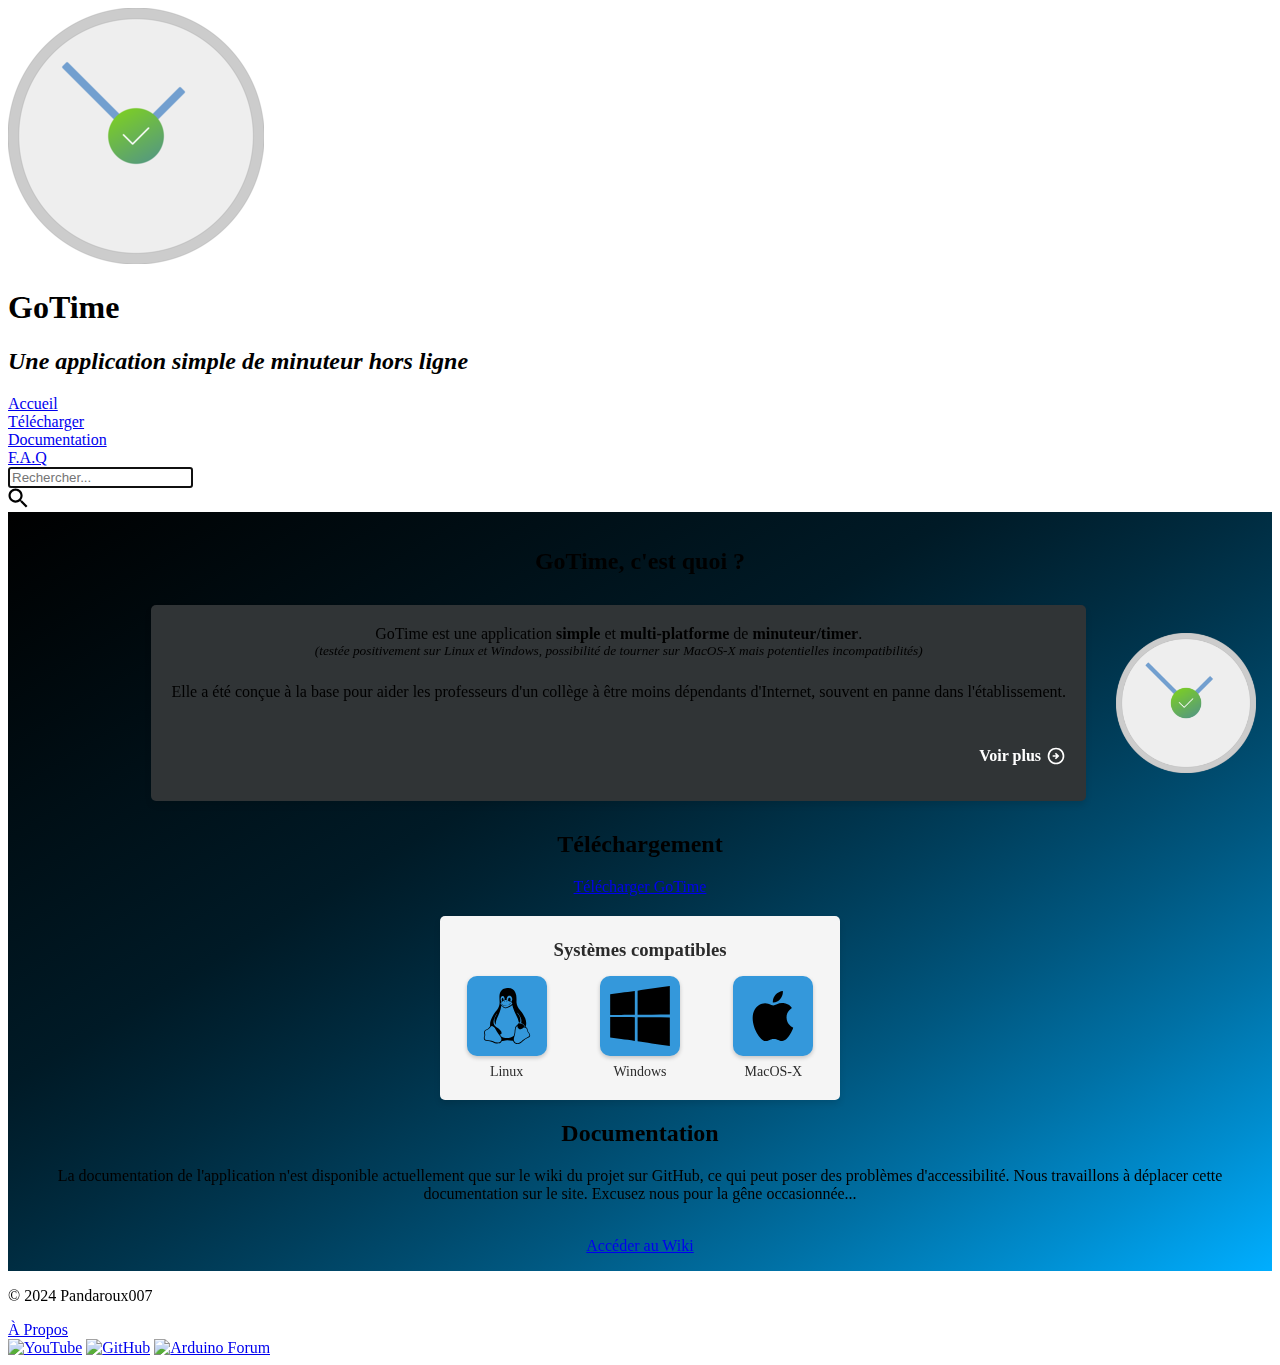
==== gotime/index.html @ 8f39fc66 "Commit des fichiers pour déplacement, site non terminé!" ====
<!DOCTYPE html>
<html lang="FR-fr">
    <head>
        <!-- paramètre html -->
        <meta charset="UTF-8">
        <meta name="viewport" content="width=device-width, initial-scale=1.0">
        <meta name="author" content="pandaroux007"/>
        <meta name="description" content="Téléchargez GoTime, une application simple de minuteur/timer pour le collège et ses professeurs"/>
        <meta name="keywords" content="pandaroux007, gotime, timer, minuteur, collège, application"/>
        <title>Télécharger GoTime!</title>
        <!-- fichier de style css -->
        <link rel="stylesheet" type="text/css" href="styles/style_contenu_page.css">
        <link rel="stylesheet" type="text/css" href="../style_core/style_barre_nav.css">
        <link rel="stylesheet" type="text/css" href="../style_core/style_page.css">
        <link rel="stylesheet" type="text/css" href="styles/style_mobile.css">
        <!-- favicon -->
        <link rel="shortcut icon" type="image/png" href="icons/icon.png">
    </head>
    <body>
        <!--en-tête de page-->
        <header id="haut_de_page" class="header" role="banner">
            <div class="logo" role="img">
                <img src="icons/icon.png" onmousedown="return false" onmousemove="return false" alt="Logo de GoTime" title="Logo de GoTime">
            </div>

            <div class="titres">
                <h1 class="titre_site" id="titre_site" aria-label="Bienvenue sur le site de l'application GoTime!" title="GoTime">GoTime</h1>
                <h2 class="sous_titre_site" aria-labelledby="titre_site" aria-label="Une application simple de minuteur." title="Une application simple de minuteur hors ligne"><i>Une application simple de minuteur hors ligne</i></h2>
            </div>
            <div id="icone_menu_hamburger">
                <span></span>
                <span></span>
                <span></span>
            </div>
        </header>
        <!--barre de navigation et de recherche-->
        <section id="menu_nav_pages_et_recherche" role="navigation">
            <!--onglets avec liens vers téléchargement et doc-->
            <nav class="onglets">
                <a href="index.html"><li>Accueil</li></a>
                <a href="#telechargement"><li>Télécharger</li></a>
                <a href="#documentation"><li>Documentation</li></a>
                <a href="faq.html"><li>F.A.Q</li></a>
            </nav>
            <!--Barre de recherche et son icone-->
            <div class="conteneur_recherche" title="Entrez un terme ici">
                <input type="text" class="barre_de_recherche" placeholder="Rechercher..." autocomplete="on" autofocus>
                <div class="icone-loupe-recherche">
                    <img src="../core/icons_core/recherche.svg" onmousedown="return false" onmousemove="return false" alt="Recherche" title="Rechercher" width="20px" height="20px">
                </div>
            </div>
        </section>
        <!--Contenu de la page (article, etc...)-->
        <main class="partie_centrale" role="main">
            <!--section présentation-->
            <h2 class="titres_sections_partie_centrale" id="id_titre_presentation">GoTime, c'est quoi ?</h2>
            <section class="sections_partie_centrale section_presentation" aria-labelledby="id_titre_presentation">
                <img src="icons/icon.png" class="img_logo_gotime" onmousedown="return false" onmousemove="return false" alt="Logo de GoTime" title="Logo de GoTime">
                <article>
                    GoTime est une application <b>simple</b> et <b>multi-platforme</b> de <b>minuteur/timer</b>.
                    <br>
                    <sup><i>(testée positivement sur Linux et Windows, 
                    possibilité de tourner sur MacOS-X mais potentielles incompatibilités)</i></sup>
                    <br><br>
                    Elle a été conçue à la base pour aider les professeurs d'un collège à être moins dépendants
                    d'Internet, souvent en panne dans l'établissement.
                    <div>
                        <a href="faq.html" class="bouton_voir_plus" title="Voir plus">
                            <p><b>Voir plus</b></p>
                            <img id="icone_voir_plus" src="icons/arrow_circle.svg" onmousedown="return false" onmousemove="return false" alt="Voir plus">
                        </a>
                    </div>
                </article>
            </section>
            <!--section téléchargement-->
            <h2 class="titres_sections_partie_centrale" id="id_titre_telechargement">Téléchargement</h2>
            <section id="telechargement" class="sections_partie_centrale" aria-labelledby="id_titre_telechargement">
                <a href="https://github.com/pandaroux007/GoTime/releases/latest" class="bouton" id="bouton_telechargement">Télécharger GoTime <span class="version_app"></span></a>
                <div class="os_compatibles">
                    <h3>Systèmes compatibles</h3>
                    <div class="icones_os">
                        <div class="icone_os" title="Linux">
                            <img src="icons/linux.svg" onmousedown="return false" onmousemove="return false" alt="Linux">
                            <span>Linux</span>
                        </div>
                        <div class="icone_os" title="Windows">
                            <img src="icons/windows.svg" onmousedown="return false" onmousemove="return false" alt="Windows">
                            <span>Windows</span>
                        </div>
                        <div class="icone_os" title="MacOS-X">
                            <img src="icons/macos.svg" onmousedown="return false" onmousemove="return false" alt="MacOS-X">
                            <span>MacOS-X</span>
                        </div>
                    </div>
                </div>
            </section>
            <!--section documentation-->
            <h2 class="titres_sections_partie_centrale" id="id_titre_documentation">Documentation</h2>
            <section id="documentation" class="sections_partie_centrale" aria-labelledby="id_titre_documentation">
                <p>La documentation de l'application n'est disponible actuellement que sur le wiki du projet sur GitHub, ce qui peut poser des problèmes d'accessibilité. Nous travaillons à déplacer cette documentation sur le site. Excusez nous pour la gêne occasionnée...</p>
                <br>
                <a href="https://github.com/pandaroux007/GoTime/wiki" target="_blank" class="bouton">Accéder au Wiki</a>
            </section>
        </main>
        <!--bas de page-->
        <footer class="bas_de_page" role="contentinfo">
            <div class="bas_de_page_gauche">
                <p>&copy; 2024 Pandaroux007</p>
            </div>
            <div class="bas_de_page_centre">
                <a href="../index.html">À Propos</a>
            </div>
            <!--lien sociaux-->
            <div class="bas_de_page_droite">
                <a href="https://www.youtube.com/@pandaroux007" target="_blank"><img src="icons_core/youtube.png" onmousedown="return false" onmousemove="return false" alt="YouTube" title="YouTube"></a>
                <a href="https://github.com/pandaroux007" target="_blank"><img src="icons_core/github.png" onmousedown="return false" onmousemove="return false" alt="GitHub" title="GitHub"></a>
                <a href="https://forum.arduino.cc/u/pandaroux007/summary" target="_blank"><img src="icons_core/arduino.svg" onmousedown="return false" onmousemove="return false" alt="Arduino Forum" title="Arduino Forum"></a>
            </div>
        </footer>
        <!--charger le javascript -->
        <script src="scripts/detectMobileUse.js"></script>
        <script src="scripts/loadInfoApp.js"></script>
        <script src="scripts/eventClickBurgerMenu.js"></script>
        <script>0</script>
    </body>
</html>
---- gotime/styles/style_contenu_page.css ----
.partie_centrale {
    background: linear-gradient(to bottom right, #000000, 70%, #00aeff);
    text-align: center;
    flex: 1;
	padding: 1rem;
}

/* style section presentation */
.section_presentation {
    display: flex;
    flex-direction: row-reverse;
    align-items: center;
}

.img_logo_gotime {
    flex-shrink: 0;
    margin-left: 20px;
    height: 140px;
    width: 140px;
}

.section_presentation article {
    background-color: #303436;
    border-radius: 5px;
    padding: 20px;
    box-shadow: 0 4px 6px rgba(0, 0, 0, 0.1);
    margin: 10px;
}

.bouton_voir_plus {
    display: flex;
    flex-direction: row;
    align-items: center;
    text-decoration: none;
    color: white;
    float: right;
    cursor: pointer;
    margin-top: 30px;
}

.bouton_voir_plus:hover {color: aqua;}

#icone_voir_plus {
    height: 20px;
    width: 20px;
    fill: white;
    margin-left: 5px;
}

@media screen and (max-width: 768px) {
    .img_logo_gotime {
        display: none;
    }

    .section_presentation article {
        background-color: #2B2B2B;
        box-shadow: none;
        padding: 5%;
    }
}

/* style section os compatibles */
.os_compatibles {
    background-color: #f5f5f5;
    border-radius: 5px;
    padding-top: 5px;
    padding-bottom: 20px;
    box-shadow: 0 4px 6px rgba(0, 0, 0, 0.1);
    max-width: 400px;
    margin: 20px auto;
}
  
.os_compatibles h3 {
    color: #2B2B2B;
    text-align: center;
    margin-bottom: 15px;
}
  
.icones_os {
    display: flex;
    justify-content: space-around;
}
  
.icone_os {
    display: flex;
    flex-direction: column;
    align-items: center;
}
  
.icone_os img {
    width: 60px;
    height: 60px;
    background-color: #3498DB;
    border-radius: 10px;
    padding: 10px;
    box-shadow: 0 2px 4px rgba(0, 0, 0, 0.2);
}
  
.icone_os span {
    color: #2B2B2B;
    margin-top: 8px;
    font-size: 14px;
}
---- gotime/styles/style_mobile.css ----
.affichage_si_exec_sur_mobile {text-align: center;}

.affichage_si_exec_sur_mobile .img_warning {
    width: 100px;
    height: 100px;
}

.affichage_si_exec_sur_mobile h1 h3 {
    text-align: center;
    font-weight: bold;
}

.affichage_si_exec_sur_mobile a {
    font-weight: normal;
    text-decoration: none;
    color: aqua;
}
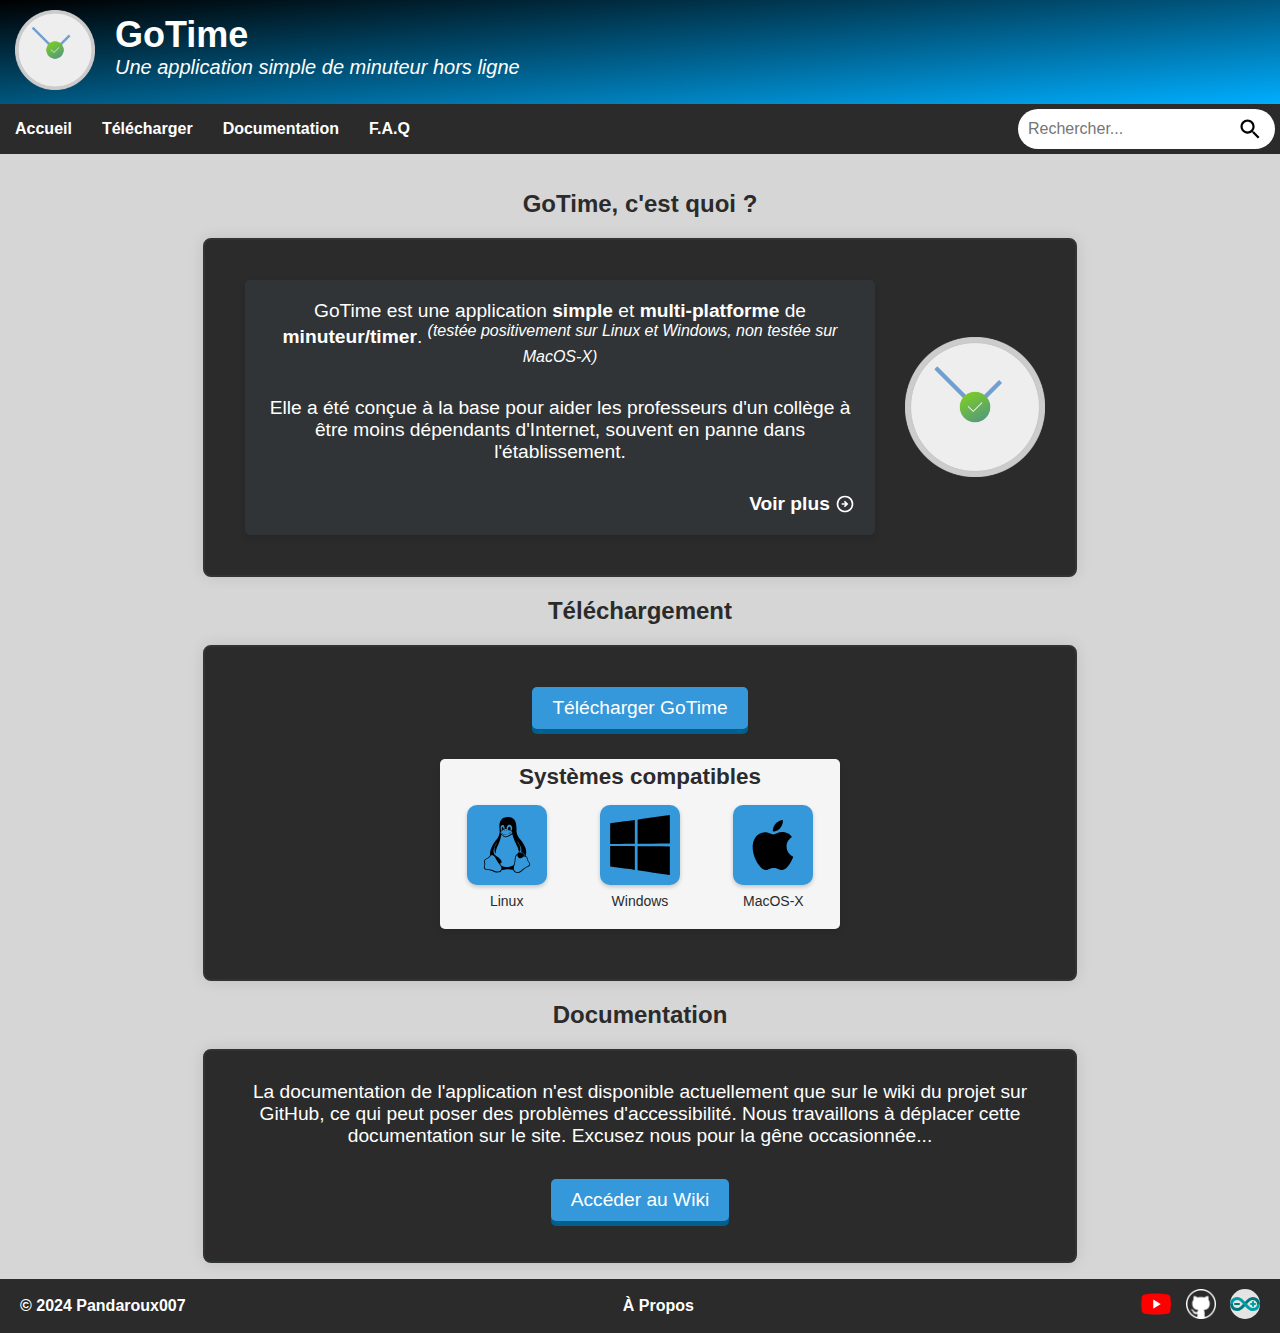
==== commit 1129140e: "Changement de l'arborescence des fichiers, création d'un core contenant la base du site et les style" ====
--- a/gotime/index.html
+++ b/gotime/index.html
@@ -6,13 +6,14 @@
         <meta name="viewport" content="width=device-width, initial-scale=1.0">
         <meta name="author" content="pandaroux007"/>
         <meta name="description" content="Téléchargez GoTime, une application simple de minuteur/timer pour le collège et ses professeurs"/>
-        <meta name="keywords" content="pandaroux007, gotime, timer, minuteur, collège, application"/>
+        <meta name="keywords" content="pandaroux007, gotime, timer, minuteur, collège, application, accueil"/>
         <title>Télécharger GoTime!</title>
         <!-- fichier de style css -->
         <link rel="stylesheet" type="text/css" href="styles/style_contenu_page.css">
-        <link rel="stylesheet" type="text/css" href="../style_core/style_barre_nav.css">
-        <link rel="stylesheet" type="text/css" href="../style_core/style_page.css">
         <link rel="stylesheet" type="text/css" href="styles/style_mobile.css">
+        <link rel="stylesheet" type="text/css" href="../core/style_core/style_page.css">
+        <link rel="stylesheet" type="text/css" href="../core/style_core/style_barre_nav.css">
+        <link rel="stylesheet" type="text/css" href="../core/style_core/style_widgets.css">
         <!-- favicon -->
         <link rel="shortcut icon" type="image/png" href="icons/icon.png">
     </head>
@@ -54,20 +55,18 @@
         <main class="partie_centrale" role="main">
             <!--section présentation-->
             <h2 class="titres_sections_partie_centrale" id="id_titre_presentation">GoTime, c'est quoi ?</h2>
-            <section class="sections_partie_centrale section_presentation" aria-labelledby="id_titre_presentation">
-                <img src="icons/icon.png" class="img_logo_gotime" onmousedown="return false" onmousemove="return false" alt="Logo de GoTime" title="Logo de GoTime">
+            <section class="sections_partie_centrale" id="section_presentation" aria-labelledby="id_titre_presentation">
+                <img src="icons/icon.png" id="img_logo_gotime" onmousedown="return false" onmousemove="return false" alt="Logo de GoTime" title="Logo de GoTime">
                 <article>
                     GoTime est une application <b>simple</b> et <b>multi-platforme</b> de <b>minuteur/timer</b>.
-                    <br>
-                    <sup><i>(testée positivement sur Linux et Windows, 
-                    possibilité de tourner sur MacOS-X mais potentielles incompatibilités)</i></sup>
+                    <sup><i>(testée positivement sur Linux et Windows, non testée sur MacOS-X)</i></sup>
                     <br><br>
                     Elle a été conçue à la base pour aider les professeurs d'un collège à être moins dépendants
                     d'Internet, souvent en panne dans l'établissement.
                     <div>
                         <a href="faq.html" class="bouton_voir_plus" title="Voir plus">
                             <p><b>Voir plus</b></p>
-                            <img id="icone_voir_plus" src="icons/arrow_circle.svg" onmousedown="return false" onmousemove="return false" alt="Voir plus">
+                            <img src="icons/arrow_circle.svg" onmousedown="return false" onmousemove="return false" alt="Voir plus">
                         </a>
                     </div>
                 </article>
@@ -76,18 +75,18 @@
             <h2 class="titres_sections_partie_centrale" id="id_titre_telechargement">Téléchargement</h2>
             <section id="telechargement" class="sections_partie_centrale" aria-labelledby="id_titre_telechargement">
                 <a href="https://github.com/pandaroux007/GoTime/releases/latest" class="bouton" id="bouton_telechargement">Télécharger GoTime <span class="version_app"></span></a>
-                <div class="os_compatibles">
+                <div id="os_compatibles">
                     <h3>Systèmes compatibles</h3>
-                    <div class="icones_os">
-                        <div class="icone_os" title="Linux">
+                    <div id="icones_os">
+                        <div id="icone_os" title="Linux">
                             <img src="icons/linux.svg" onmousedown="return false" onmousemove="return false" alt="Linux">
                             <span>Linux</span>
                         </div>
-                        <div class="icone_os" title="Windows">
+                        <div id="icone_os" title="Windows">
                             <img src="icons/windows.svg" onmousedown="return false" onmousemove="return false" alt="Windows">
                             <span>Windows</span>
                         </div>
-                        <div class="icone_os" title="MacOS-X">
+                        <div id="icone_os" title="MacOS-X">
                             <img src="icons/macos.svg" onmousedown="return false" onmousemove="return false" alt="MacOS-X">
                             <span>MacOS-X</span>
                         </div>
@@ -112,15 +111,15 @@
             </div>
             <!--lien sociaux-->
             <div class="bas_de_page_droite">
-                <a href="https://www.youtube.com/@pandaroux007" target="_blank"><img src="icons_core/youtube.png" onmousedown="return false" onmousemove="return false" alt="YouTube" title="YouTube"></a>
-                <a href="https://github.com/pandaroux007" target="_blank"><img src="icons_core/github.png" onmousedown="return false" onmousemove="return false" alt="GitHub" title="GitHub"></a>
-                <a href="https://forum.arduino.cc/u/pandaroux007/summary" target="_blank"><img src="icons_core/arduino.svg" onmousedown="return false" onmousemove="return false" alt="Arduino Forum" title="Arduino Forum"></a>
+                <a href="https://www.youtube.com/@pandaroux007" target="_blank"><img src="../core/icons_core/youtube.png" onmousedown="return false" onmousemove="return false" alt="YouTube" title="YouTube"></a>
+                <a href="https://github.com/pandaroux007" target="_blank"><img src="../core/icons_core/github.png" onmousedown="return false" onmousemove="return false" alt="GitHub" title="GitHub"></a>
+                <a href="https://forum.arduino.cc/u/pandaroux007/summary" target="_blank"><img src="../core/icons_core/arduino.svg" onmousedown="return false" onmousemove="return false" alt="Arduino Forum" title="Arduino Forum"></a>
             </div>
         </footer>
         <!--charger le javascript -->
         <script src="scripts/detectMobileUse.js"></script>
         <script src="scripts/loadInfoApp.js"></script>
-        <script src="scripts/eventClickBurgerMenu.js"></script>
+        <script src="../core/scripts_core/eventClickBurgerMenu.js"></script>
         <script>0</script>
     </body>
 </html>--- a/gotime/styles/style_contenu_page.css
+++ b/gotime/styles/style_contenu_page.css
@@ -1,3 +1,5 @@
+@import url("../../core/style_core/style_couleur.css");
+
 .partie_centrale {
     background: linear-gradient(to bottom right, #000000, 70%, #00aeff);
     text-align: center;
@@ -6,20 +8,20 @@
 }
 
 /* style section presentation */
-.section_presentation {
+#section_presentation {
     display: flex;
     flex-direction: row-reverse;
     align-items: center;
 }
 
-.img_logo_gotime {
+#img_logo_gotime {
     flex-shrink: 0;
     margin-left: 20px;
     height: 140px;
     width: 140px;
 }
 
-.section_presentation article {
+#section_presentation article {
     background-color: #303436;
     border-radius: 5px;
     padding: 20px;
@@ -27,40 +29,20 @@
     margin: 10px;
 }
 
-.bouton_voir_plus {
-    display: flex;
-    flex-direction: row;
-    align-items: center;
-    text-decoration: none;
-    color: white;
-    float: right;
-    cursor: pointer;
-    margin-top: 30px;
-}
-
-.bouton_voir_plus:hover {color: aqua;}
-
-#icone_voir_plus {
-    height: 20px;
-    width: 20px;
-    fill: white;
-    margin-left: 5px;
-}
-
 @media screen and (max-width: 768px) {
-    .img_logo_gotime {
+    #img_logo_gotime {
         display: none;
     }
 
-    .section_presentation article {
-        background-color: #2B2B2B;
+    #section_presentation article {
+        background-color: var(--couleur-sombre);
         box-shadow: none;
         padding: 5%;
     }
 }
 
 /* style section os compatibles */
-.os_compatibles {
+#os_compatibles {
     background-color: #f5f5f5;
     border-radius: 5px;
     padding-top: 5px;
@@ -69,25 +51,25 @@
     max-width: 400px;
     margin: 20px auto;
 }
-  
-.os_compatibles h3 {
-    color: #2B2B2B;
+
+#os_compatibles h3 {
+    color: var(--couleur-sombre);
     text-align: center;
     margin-bottom: 15px;
 }
-  
-.icones_os {
+
+#icones_os {
     display: flex;
     justify-content: space-around;
 }
-  
-.icone_os {
+
+#icone_os {
     display: flex;
     flex-direction: column;
     align-items: center;
 }
-  
-.icone_os img {
+
+#icone_os img {
     width: 60px;
     height: 60px;
     background-color: #3498DB;
@@ -95,9 +77,9 @@
     padding: 10px;
     box-shadow: 0 2px 4px rgba(0, 0, 0, 0.2);
 }
-  
-.icone_os span {
-    color: #2B2B2B;
+
+#icone_os span {
+    color: var(--couleur-sombre);
     margin-top: 8px;
     font-size: 14px;
 }--- a/core/style_core/style_page.css
+++ b/core/style_core/style_page.css
@@ -0,0 +1,146 @@
+@import url("style_couleur.css");
+
+/* Paramètres pour toute la page */
+@keyframes opac {from {opacity:0} to {opacity:1}}
+* {
+    scroll-behavior: smooth;
+    margin: 0;
+    padding: 0;
+    font-family: Arial, sans-serif;
+    /* animation */
+    animation:opac 0.8s
+}
+
+/* Pour le problème du footer voir : https://openclassrooms.com/forum/sujet/faire-un-footer-qui-reste-tout-le-temps-en-bas#message-91776182 
+et l'exemple sur jsfiddle.net : https://jsfiddle.net/n2zmp3d9/*/
+body {
+    min-height: 100vh;
+	display: flex;
+	flex-direction: column;
+}
+
+.partie_centrale {
+    background: var(--couleur-background-partie-centrale);
+    text-align: center;
+    flex: 1;
+	padding: 1rem;
+}
+
+/* ------------------------ En-tête du site */
+.header {
+    background: linear-gradient(to bottom right, #000000, #00aeff);
+    display: flex;
+    flex-wrap: wrap;
+    justify-content: space-between;
+    align-items: center;
+    padding: 10px;
+    color: white;
+}
+
+/* Titre du site */
+.titres {
+    margin-left: 20px; /* Espacement entre les titres et le logo */
+    margin-bottom: 12px; /* Ajoute un espace entre les titres et le bord de la page */
+    flex-grow: 1; /* Permet à ce conteneur de prendre autant d'espace que possible */
+    text-align: left;
+}
+
+.titre_site {
+    font-size: 36px;
+    margin: 0;
+    text-decoration: none;
+}
+
+.sous_titre_site {
+    font-size: 20px;
+    margin: 0;
+    font-weight: normal;
+}
+
+.logo {
+    flex-shrink: 0; /* empêche le logo de rétrécir pour s'adapter à l'écran */
+    margin-left: 5px; /* espacement entre le logo et les titres */
+}
+
+.logo img {
+    max-width: 100%; /* largeur maximale de l'image : 100% de la largeur du conteneur */
+    height: 80px;
+    width: 80px;
+}
+
+/* ------------------------ style du bas de la page (footer) */
+.bas_de_page {
+    background-color: var(--couleur-sombre);
+    color: white;
+    padding: 10px 0;
+    display: flex;
+    justify-content: space-between;
+    align-items: center;
+    width: 100%;
+}
+
+.bas_de_page_gauche,
+.bas_de_page_centre,
+.bas_de_page_droite {
+    padding: 0 20px;
+    font-weight: bold;
+}
+
+.bas_de_page_gauche p {margin: 0;}
+
+.bas_de_page_centre a {
+    color: white;
+    text-decoration: none;
+    justify-content: space-between;
+}
+.bas_de_page_centre a:visited {color: white;}
+
+.bas_de_page_droite a {margin-left: 10px;}
+.bas_de_page_droite img {width: 30px; height: 30px;}
+
+/* ------------------------ responsive ------------------------ */
+@media screen and (max-width: 768px) {
+    /* annule la différence créée par la disparition du logo de l'appli */
+    .header {height: 84px;}
+
+    /* cache l'image quand l'écran est trop petit */
+    .logo {display: none;}
+
+    /* ajuste l'espacement quand l'image est cachée */
+    .titres {
+        margin-bottom: 0;
+        text-align: center;
+    }
+
+    /* On ajuste la position des éléments du footer en fonction de la taille de l'écran */
+    .bas_de_page {
+        flex-direction: column;
+        text-align: center;
+    }
+
+    .bas_de_page_gauche,
+    .bas_de_page_centre,
+    .bas_de_page_droite {
+        padding: 7px 0;
+    }
+
+    .bas_de_page_droite a {
+        margin: 5px;
+    }
+}
+
+@media screen and (max-width: 495px) {
+    .sous_titre_site {
+        display: none;
+    }
+
+    .titre_site {
+        text-align: left;
+        margin-left: 0px;
+    }
+
+    .logo {
+        display: block;
+        text-align: left;
+    }
+}--- a/core/style_core/style_barre_nav.css
+++ b/core/style_core/style_barre_nav.css
@@ -0,0 +1,130 @@
+#icone_menu_hamburger {
+    display: block;
+}
+
+/*barre grise du menu et de la barre de recherche */
+#menu_nav_pages_et_recherche {
+    background-color: #2B2B2B;
+    display: flex;
+    flex-direction: row;
+    align-items: center;
+    justify-content: space-between;
+    max-height: 0;
+    overflow: hidden;
+    transition: max-height 0.3s ease-out;
+}
+
+#menu_nav_pages_et_recherche.show {
+    max-height: 256px;
+}
+
+.onglets {
+    display: flex;
+    flex-direction: row;
+    align-items: center;
+    list-style: none;
+    cursor: pointer;
+}
+
+.onglets li {
+    padding: 15px;
+}
+
+.onglets li:hover {
+    height: 80%;
+    background-color: #3b3b3b;
+    color: aqua;
+}
+
+.onglets a {
+    color: white;
+    text-decoration: none;
+    font-weight: bold;
+}
+
+/*barre de recherche*/
+.conteneur_recherche {
+    display: flex;
+    align-items: center;
+    background-color: white;
+    border-radius: 20px;
+    margin: 5px;
+    padding: 5px 10px;
+}
+
+.barre_de_recherche {
+    flex: 1;
+    border: none;
+    outline: none;
+    font-size: 16px;
+    background-color: transparent;
+}
+
+.icone-loupe-recherche {
+    align-items: center;
+    text-align: center;
+    height: 20px; /*hauteur*/
+    width: 20px; /*largeur*/
+    padding: 5px; /* Espace interieur */
+    cursor: pointer;
+}
+
+/* creation de la side-barre */
+@media screen and (max-width: 768px) {
+    /* icone du menu (hamburger et croix) animée */
+    #icone_menu_hamburger {
+        margin-right: 10px;
+        width: 40px;
+        height: 40px;
+        background: transparent;
+        border: none;
+        cursor: pointer;
+        padding: 0;
+        display: flex;
+        flex-direction: column;
+        justify-content: space-around;
+        align-items: center;
+    }
+
+    #icone_menu_hamburger span {
+        width: 40px;
+        height: 4px;
+        background-color: black;
+        border-radius: 4px;
+        transition: all 0.3s ease-in-out;
+    }
+
+    #icone_menu_hamburger.active span:nth-child(1) {transform: translateY(13.5px) rotate(45deg);}
+    #icone_menu_hamburger.active span:nth-child(2) {opacity: 0;}
+    #icone_menu_hamburger.active span:nth-child(3) {transform: translateY(-12.5px) rotate(-45deg);}
+
+    #menu_nav_pages_et_recherche {
+        /*display: none;*/
+        /*height: 0;*/
+        padding: 0;
+        display: flex;
+        flex-direction: column;
+        justify-content: center;
+        align-items: center;
+    }
+
+    .onglets {
+        flex-direction: column;
+        align-items: stretch;
+    }
+
+    .onglets a {
+        width: 100%;
+        text-align: center;
+    }
+
+    .conteneur_recherche {
+        width: 90%;
+        margin: 10px auto;
+    }
+}
+
+@media screen and (min-width: 769px) {
+    #icone_menu_hamburger {display: none;}
+    #menu_nav_pages_et_recherche {max-height: none;}
+}--- a/core/style_core/style_widgets.css
+++ b/core/style_core/style_widgets.css
@@ -0,0 +1,83 @@
+/* Boutons sur la page vers le lien de téléchargement, la doc, etc...*/
+.bouton {
+    cursor: pointer;
+    display: inline-block;
+    background-color: #3498DB;
+    text-decoration: none;
+    color: white;
+    border-radius: 5px;
+    padding: 10px 20px;
+    margin: 10px 0;
+    box-shadow: 0 5px #00608d;
+}
+
+.bouton:hover {
+    transform: translateY(1px);
+    -webkit-transform: translateY(1px);
+    box-shadow: 0 4px #00608d;
+}
+
+.bouton:active {
+    transform: translateY(4px);
+    -webkit-transform: translateY(4px);
+    box-shadow: 0 1px #00608d;
+}
+
+/* les sections principales de la partie centrale (main) */
+.titres_sections_partie_centrale {
+    margin-top: 10px;
+    margin-bottom: 10px;
+    padding: 10px 30px;
+    color: var(--couleur-sombre);
+    font-weight: bold;
+}
+
+.sections_partie_centrale {
+    border-radius: 8px;
+    border: 2px solid #303436;
+    background-color: var(--couleur-sombre);
+    padding: 30px; /* espace intérieur */
+    font-size: larger;
+    margin-inline: 15%;
+    min-height: 150px; /* hauteur minimale de la section */
+    box-sizing: border-box; /* inclure la bordure dans le calcul de la taille */
+    box-shadow: 0 0 15px rgba(0, 0, 0, 0.1);
+    color: white;
+}
+
+@media screen and (max-width: 768px) {
+    .sections_partie_centrale {
+        margin-inline: 5%;
+        padding: 10px;
+    }
+}
+
+/* bouton voir plus */
+.bouton_voir_plus {
+    display: flex;
+    flex-direction: row;
+    align-items: center;
+    text-decoration: none;
+    color: white;
+    float: right;
+    cursor: pointer;
+    margin-top: 30px;
+}
+
+.bouton_voir_plus:hover {color: aqua;}
+
+.bouton_voir_plus img {
+    height: 20px;
+    width: 20px;
+    fill: white;
+    margin-left: 5px;
+}
+
+/* liens dans les paragraphes */
+.txt_lien {
+    text-decoration: none;
+    color: white;
+    font-weight: bold;
+}
+
+.txt_lien:hover {color: aqua;}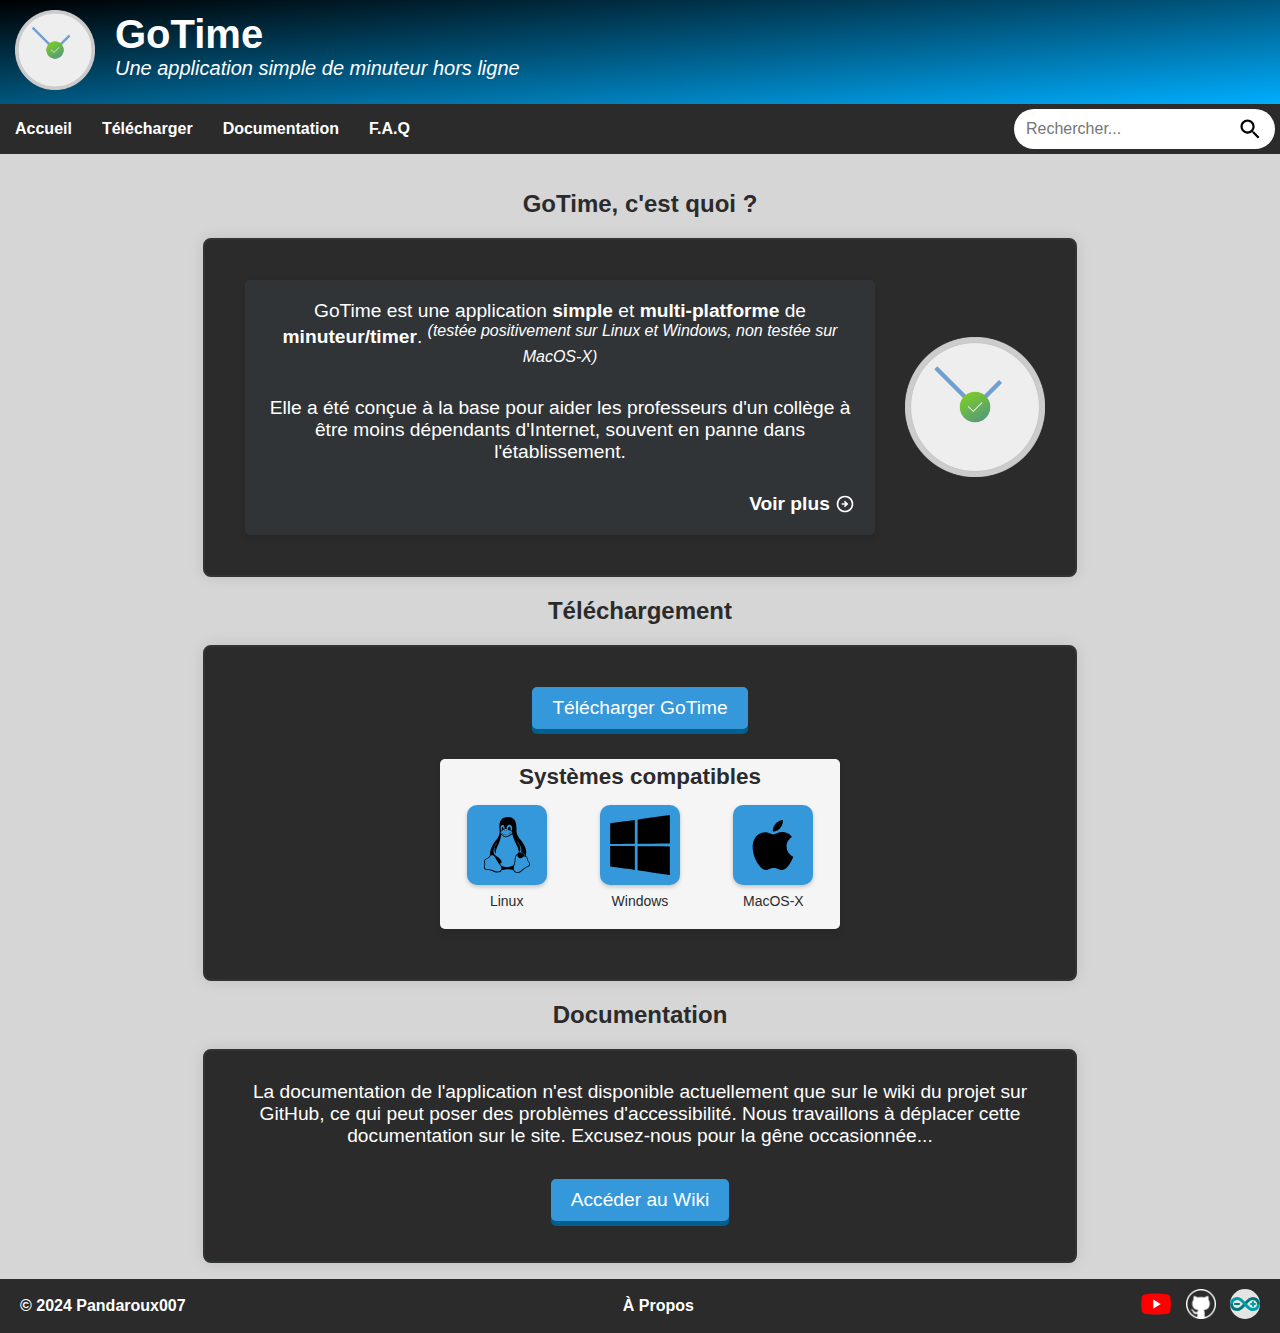
==== commit 3f4250a3: "MàJ core. ToDo DONE > voir ToDo.md" ====
--- a/gotime/index.html
+++ b/gotime/index.html
@@ -7,15 +7,15 @@
         <meta name="author" content="pandaroux007"/>
         <meta name="description" content="Téléchargez GoTime, une application simple de minuteur/timer pour le collège et ses professeurs"/>
         <meta name="keywords" content="pandaroux007, gotime, timer, minuteur, collège, application, accueil"/>
-        <title>Télécharger GoTime!</title>
         <!-- fichier de style css -->
         <link rel="stylesheet" type="text/css" href="styles/style_contenu_page.css">
         <link rel="stylesheet" type="text/css" href="styles/style_mobile.css">
-        <link rel="stylesheet" type="text/css" href="../core/style_core/style_page.css">
+        <link rel="stylesheet" type="text/css" href="../core/style_core/style_haut_bas.css">
         <link rel="stylesheet" type="text/css" href="../core/style_core/style_barre_nav.css">
         <link rel="stylesheet" type="text/css" href="../core/style_core/style_widgets.css">
-        <!-- favicon -->
+        <!-- favicon & titre -->
         <link rel="shortcut icon" type="image/png" href="icons/icon.png">
+        <title>Télécharger GoTime!</title>
     </head>
     <body>
         <!--en-tête de page-->
@@ -23,7 +23,6 @@
             <div class="logo" role="img">
                 <img src="icons/icon.png" onmousedown="return false" onmousemove="return false" alt="Logo de GoTime" title="Logo de GoTime">
             </div>
-
             <div class="titres">
                 <h1 class="titre_site" id="titre_site" aria-label="Bienvenue sur le site de l'application GoTime!" title="GoTime">GoTime</h1>
                 <h2 class="sous_titre_site" aria-labelledby="titre_site" aria-label="Une application simple de minuteur." title="Une application simple de minuteur hors ligne"><i>Une application simple de minuteur hors ligne</i></h2>
@@ -55,7 +54,7 @@
         <main class="partie_centrale" role="main">
             <!--section présentation-->
             <h2 class="titres_sections_partie_centrale" id="id_titre_presentation">GoTime, c'est quoi ?</h2>
-            <section class="sections_partie_centrale" id="section_presentation" aria-labelledby="id_titre_presentation">
+            <section class="sections_partie_centrale article" aria-labelledby="id_titre_presentation">
                 <img src="icons/icon.png" id="img_logo_gotime" onmousedown="return false" onmousemove="return false" alt="Logo de GoTime" title="Logo de GoTime">
                 <article>
                     GoTime est une application <b>simple</b> et <b>multi-platforme</b> de <b>minuteur/timer</b>.
@@ -66,7 +65,7 @@
                     <div>
                         <a href="faq.html" class="bouton_voir_plus" title="Voir plus">
                             <p><b>Voir plus</b></p>
-                            <img src="icons/arrow_circle.svg" onmousedown="return false" onmousemove="return false" alt="Voir plus">
+                            <img src="../core/icons_core/arrow_circle.svg" onmousedown="return false" onmousemove="return false" alt="➡️">
                         </a>
                     </div>
                 </article>
@@ -96,7 +95,7 @@
             <!--section documentation-->
             <h2 class="titres_sections_partie_centrale" id="id_titre_documentation">Documentation</h2>
             <section id="documentation" class="sections_partie_centrale" aria-labelledby="id_titre_documentation">
-                <p>La documentation de l'application n'est disponible actuellement que sur le wiki du projet sur GitHub, ce qui peut poser des problèmes d'accessibilité. Nous travaillons à déplacer cette documentation sur le site. Excusez nous pour la gêne occasionnée...</p>
+                <p>La documentation de l'application n'est disponible actuellement que sur le wiki du projet sur GitHub, ce qui peut poser des problèmes d'accessibilité. Nous travaillons à déplacer cette documentation sur le site. Excusez-nous pour la gêne occasionnée...</p>
                 <br>
                 <a href="https://github.com/pandaroux007/GoTime/wiki" target="_blank" class="bouton">Accéder au Wiki</a>
             </section>
--- a/gotime/styles/style_contenu_page.css
+++ b/gotime/styles/style_contenu_page.css
@@ -1,43 +1,12 @@
-@import url("../../core/style_core/style_couleur.css");
-
-.partie_centrale {
-    background: linear-gradient(to bottom right, #000000, 70%, #00aeff);
-    text-align: center;
-    flex: 1;
-	padding: 1rem;
-}
-
-/* style section presentation */
-#section_presentation {
-    display: flex;
-    flex-direction: row-reverse;
-    align-items: center;
-}
-
 #img_logo_gotime {
-    flex-shrink: 0;
     margin-left: 20px;
     height: 140px;
     width: 140px;
 }
 
-#section_presentation article {
-    background-color: #303436;
-    border-radius: 5px;
-    padding: 20px;
-    box-shadow: 0 4px 6px rgba(0, 0, 0, 0.1);
-    margin: 10px;
-}
-
 @media screen and (max-width: 768px) {
     #img_logo_gotime {
         display: none;
-    }
-
-    #section_presentation article {
-        background-color: var(--couleur-sombre);
-        box-shadow: none;
-        padding: 5%;
     }
 }
 
@@ -53,7 +22,7 @@
 }
 
 #os_compatibles h3 {
-    color: var(--couleur-sombre);
+    color: #2B2B2B;
     text-align: center;
     margin-bottom: 15px;
 }
@@ -79,7 +48,7 @@
 }
 
 #icone_os span {
-    color: var(--couleur-sombre);
+    color: #2B2B2B;
     margin-top: 8px;
     font-size: 14px;
 }--- a/core/style_core/style_haut_bas.css
+++ b/core/style_core/style_haut_bas.css
@@ -0,0 +1,148 @@
+/* Paramètres pour toute la page */
+@keyframes opac {from {opacity:0} to {opacity:1}}
+* {
+    scroll-behavior: smooth;
+    margin: 0;
+    font-family: Arial, sans-serif;
+    /* animation */
+    animation:opac 0.8s
+}
+
+/* Pour le problème du footer voir : https://openclassrooms.com/forum/sujet/faire-un-footer-qui-reste-tout-le-temps-en-bas#message-91776182 
+et l'exemple sur jsfiddle.net : https://jsfiddle.net/n2zmp3d9/*/
+body {
+    min-height: 100vh;
+	display: flex;
+	flex-direction: column;
+}
+
+.partie_centrale {
+    background: #D6D6D6;
+    text-align: center;
+    flex: 1;
+	padding: 1rem;
+}
+
+/* ------------------------ En-tête du site */
+.header {
+    background: linear-gradient(to bottom right, #000000, #00aeff);
+    display: flex;
+    flex-wrap: wrap;
+    justify-content: space-between;
+    align-items: center;
+    padding: 10px;
+    color: white;
+}
+
+/* Titre(s) du site */
+.titres { /* quand il y a un titre et un sous-titre */
+    margin-left: 20px;
+    margin-bottom: 12px;
+    flex-grow: 1; /* Permet à ce conteneur de prendre autant d'espace que possible */
+    text-align: left;
+}
+
+.titre_seul { /* quand il n'y a qu'un titre */
+    margin-top: 19px;
+    margin-bottom: 19px;
+    margin-left: 5px;
+}
+
+.titre_site {
+    font-size: 40px;
+    margin: 0;
+    text-decoration: none;
+}
+
+.sous_titre_site {
+    font-size: 20px;
+    margin: 0;
+    font-weight: normal;
+}
+
+/* logo (pas sur toutes les pages) */
+.logo {
+    flex-shrink: 0; /* empêche le logo de rétrécir pour s'adapter à l'écran */
+    margin-left: 5px;
+}
+
+.logo img {
+    max-width: 100%; /* largeur maximale de l'image : 100% de la largeur du conteneur */
+    height: 80px;
+    width: 80px;
+}
+
+/* ------------------------ style du bas de la page (footer) */
+.bas_de_page {
+    background-color: #2B2B2B;
+    color: white;
+    padding: 10px 0;
+    display: flex;
+    justify-content: space-between;
+    align-items: center;
+    width: 100%;
+}
+
+.bas_de_page_gauche,
+.bas_de_page_centre,
+.bas_de_page_droite {
+    padding: 0 20px;
+    font-weight: bold;
+}
+
+.bas_de_page_gauche p {margin: 0;}
+
+.bas_de_page_centre a {
+    color: white;
+    text-decoration: none;
+    justify-content: space-between;
+}
+.bas_de_page_centre a:visited {color: white;}
+
+.bas_de_page_droite a {margin-left: 10px;}
+.bas_de_page_droite img {width: 30px; height: 30px;}
+
+/* ------------------------ responsive ------------------------ */
+@media screen and (max-width: 768px) {
+    /* annule la différence créée par la disparition du logo de l'appli */
+    .header {height: 84px;}
+
+    .logo {display: none;} /* cache l'image quand l'écran est trop petit */
+
+    /* ajuste l'espacement quand l'image est cachée */
+    .titres, .titre_seul {
+        text-align: center;
+    }
+
+    /* On ajuste la position des éléments du footer en fonction de la taille de l'écran */
+    .bas_de_page {
+        flex-direction: column;
+        text-align: center;
+    }
+
+    .bas_de_page_gauche,
+    .bas_de_page_centre,
+    .bas_de_page_droite {
+        padding: 7px 0;
+    }
+
+    .bas_de_page_droite a {
+        margin: 5px;
+    }
+}
+
+@media screen and (max-width: 495px) {
+    .sous_titre_site {
+        display: none;
+    }
+
+    .titre_site {
+        text-align: left;
+        margin-left: 0px;
+    }
+
+    .logo {
+        display: block;
+        text-align: left;
+    }
+}--- a/core/style_core/style_widgets.css
+++ b/core/style_core/style_widgets.css
@@ -28,18 +28,17 @@
     margin-top: 10px;
     margin-bottom: 10px;
     padding: 10px 30px;
-    color: var(--couleur-sombre);
+    color: #2B2B2B;
     font-weight: bold;
 }
 
 .sections_partie_centrale {
     border-radius: 8px;
     border: 2px solid #303436;
-    background-color: var(--couleur-sombre);
-    padding: 30px; /* espace intérieur */
+    background-color: #2B2B2B;
+    padding: 30px;
     font-size: larger;
     margin-inline: 15%;
-    min-height: 150px; /* hauteur minimale de la section */
     box-sizing: border-box; /* inclure la bordure dans le calcul de la taille */
     box-shadow: 0 0 15px rgba(0, 0, 0, 0.1);
     color: white;
@@ -80,4 +79,49 @@
     font-weight: bold;
 }
 
-.txt_lien:hover {color: aqua;}+.txt_lien:hover {color: aqua;}
+
+/* style section presentation */
+.article {
+    display: flex;
+    flex-direction: row-reverse;
+    align-items: center;
+}
+
+.article article {
+    background-color: #303436;
+    border-radius: 5px;
+    padding: 20px;
+    box-shadow: 0 4px 6px rgba(0, 0, 0, 0.1);
+    margin: 10px;
+}
+
+@media screen and (max-width: 768px) {
+    .article article {
+        background-color: #2B2B2B;
+        box-shadow: none;
+        padding: 5%;
+    }
+}
+
+/* plus petite zone à l'interieur des sections de la partie centrale */
+.cellule_interne {
+    border-radius: 6px;
+    border: none;
+    box-shadow: 0 4px 6px rgba(0, 0, 0, 0.1);
+    background-color: #303436;
+    padding: 10px 35px;
+    margin: 5px;
+}
+
+.cellule_interne h2 {margin-bottom: 5px;}
+
+.parent_cellules_internes {
+    display: flex;
+}
+
+@media screen and (max-width: 768px) {
+    .parent_cellules_internes {
+        flex-direction: column;
+    }
+}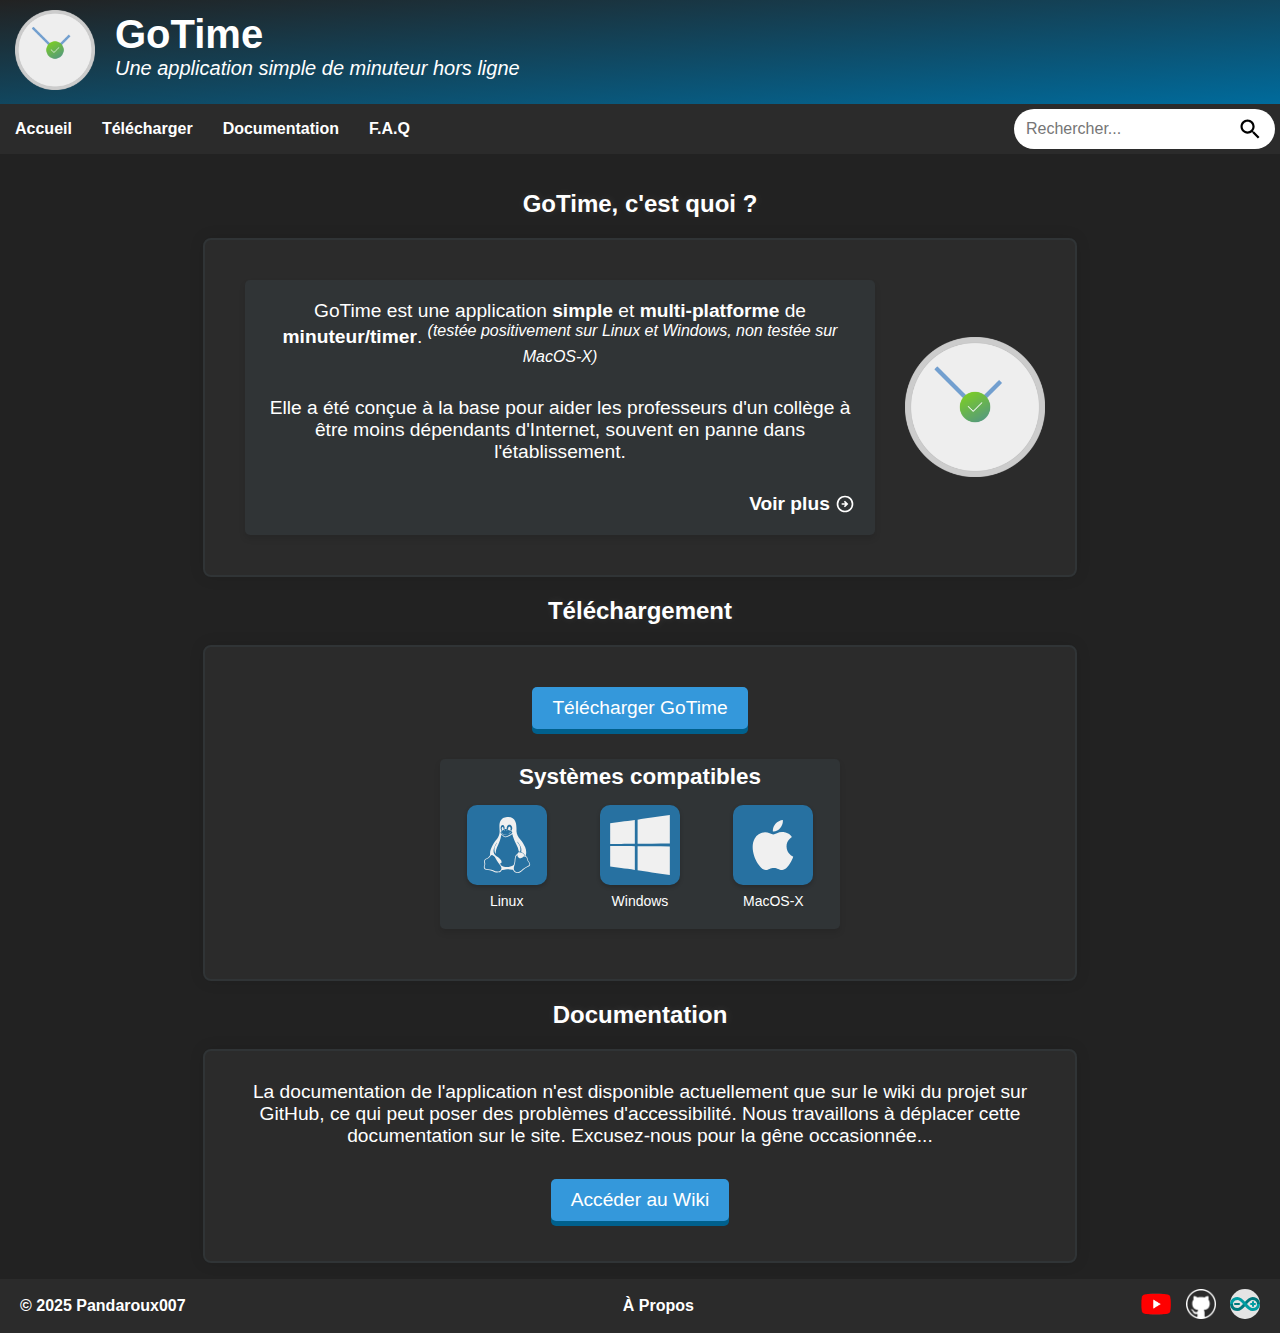
==== commit 047b43c8: "2025 copyright change" ====
--- a/gotime/index.html
+++ b/gotime/index.html
@@ -103,7 +103,7 @@
         <!--bas de page-->
         <footer class="bas_de_page" role="contentinfo">
             <div class="bas_de_page_gauche">
-                <p>&copy; 2024 Pandaroux007</p>
+                <p>&copy; 2025 Pandaroux007</p>
             </div>
             <div class="bas_de_page_centre">
                 <a href="../index.html">À Propos</a>
--- a/gotime/styles/style_contenu_page.css
+++ b/gotime/styles/style_contenu_page.css
@@ -12,7 +12,7 @@
 
 /* style section os compatibles */
 #os_compatibles {
-    background-color: #f5f5f5;
+    background-color: #303436;
     border-radius: 5px;
     padding-top: 5px;
     padding-bottom: 20px;
@@ -22,7 +22,7 @@
 }
 
 #os_compatibles h3 {
-    color: #2B2B2B;
+    color: #fff;
     text-align: center;
     margin-bottom: 15px;
 }
@@ -41,14 +41,14 @@
 #icone_os img {
     width: 60px;
     height: 60px;
-    background-color: #3498DB;
+    background-color: #2771a1;
     border-radius: 10px;
     padding: 10px;
     box-shadow: 0 2px 4px rgba(0, 0, 0, 0.2);
 }
 
 #icone_os span {
-    color: #2B2B2B;
+    color: #fff;
     margin-top: 8px;
     font-size: 14px;
 }--- a/core/style_core/style_haut_bas.css
+++ b/core/style_core/style_haut_bas.css
@@ -17,7 +17,7 @@
 }
 
 .partie_centrale {
-    background: #D6D6D6;
+    background: #222222;
     text-align: center;
     flex: 1;
 	padding: 1rem;
@@ -25,7 +25,7 @@
 
 /* ------------------------ En-tête du site */
 .header {
-    background: linear-gradient(to bottom right, #000000, #00aeff);
+    background: linear-gradient(to bottom right, #222222, #006b9c);
     display: flex;
     flex-wrap: wrap;
     justify-content: space-between;
--- a/core/style_core/style_widgets.css
+++ b/core/style_core/style_widgets.css
@@ -28,7 +28,8 @@
     margin-top: 10px;
     margin-bottom: 10px;
     padding: 10px 30px;
-    color: #2B2B2B;
+    color: #fff;
+    text-shadow: rgba(255, 255, 255, 0.1) 1px 0 10px;
     font-weight: bold;
 }
 
